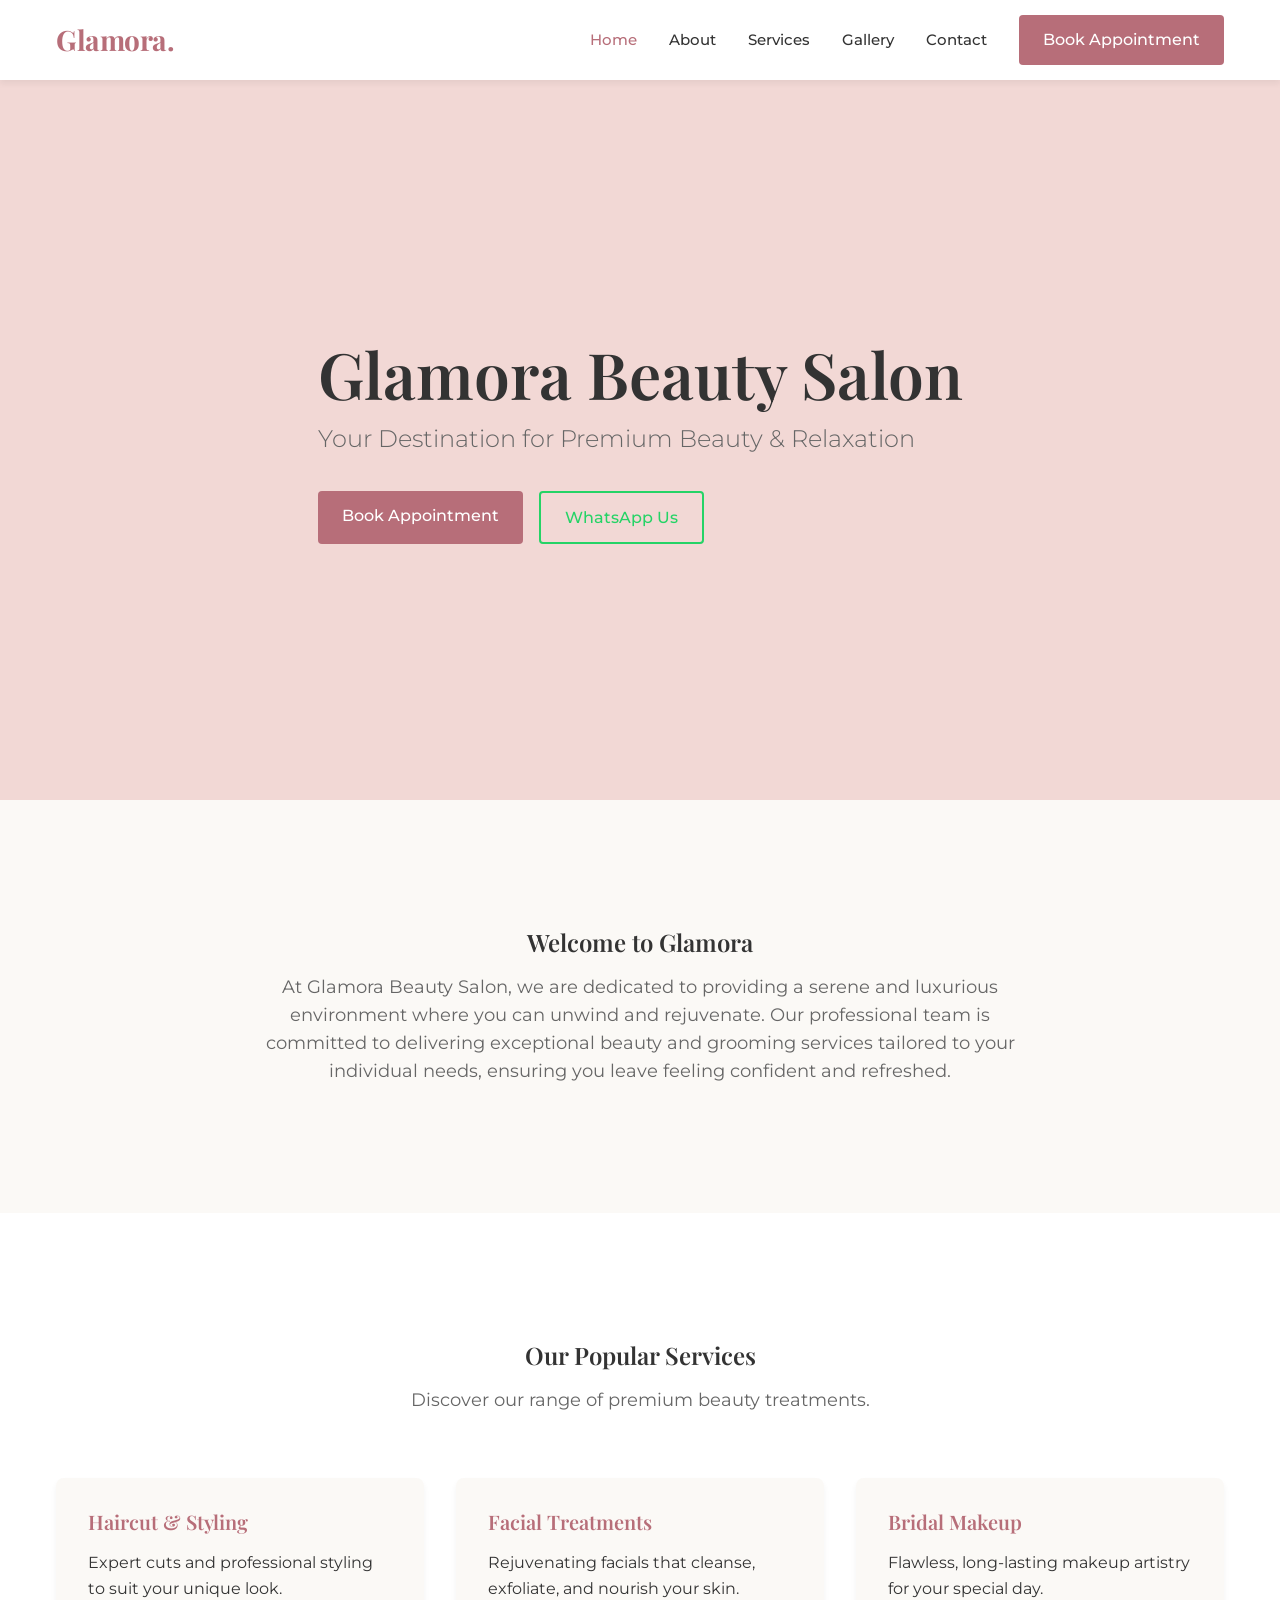
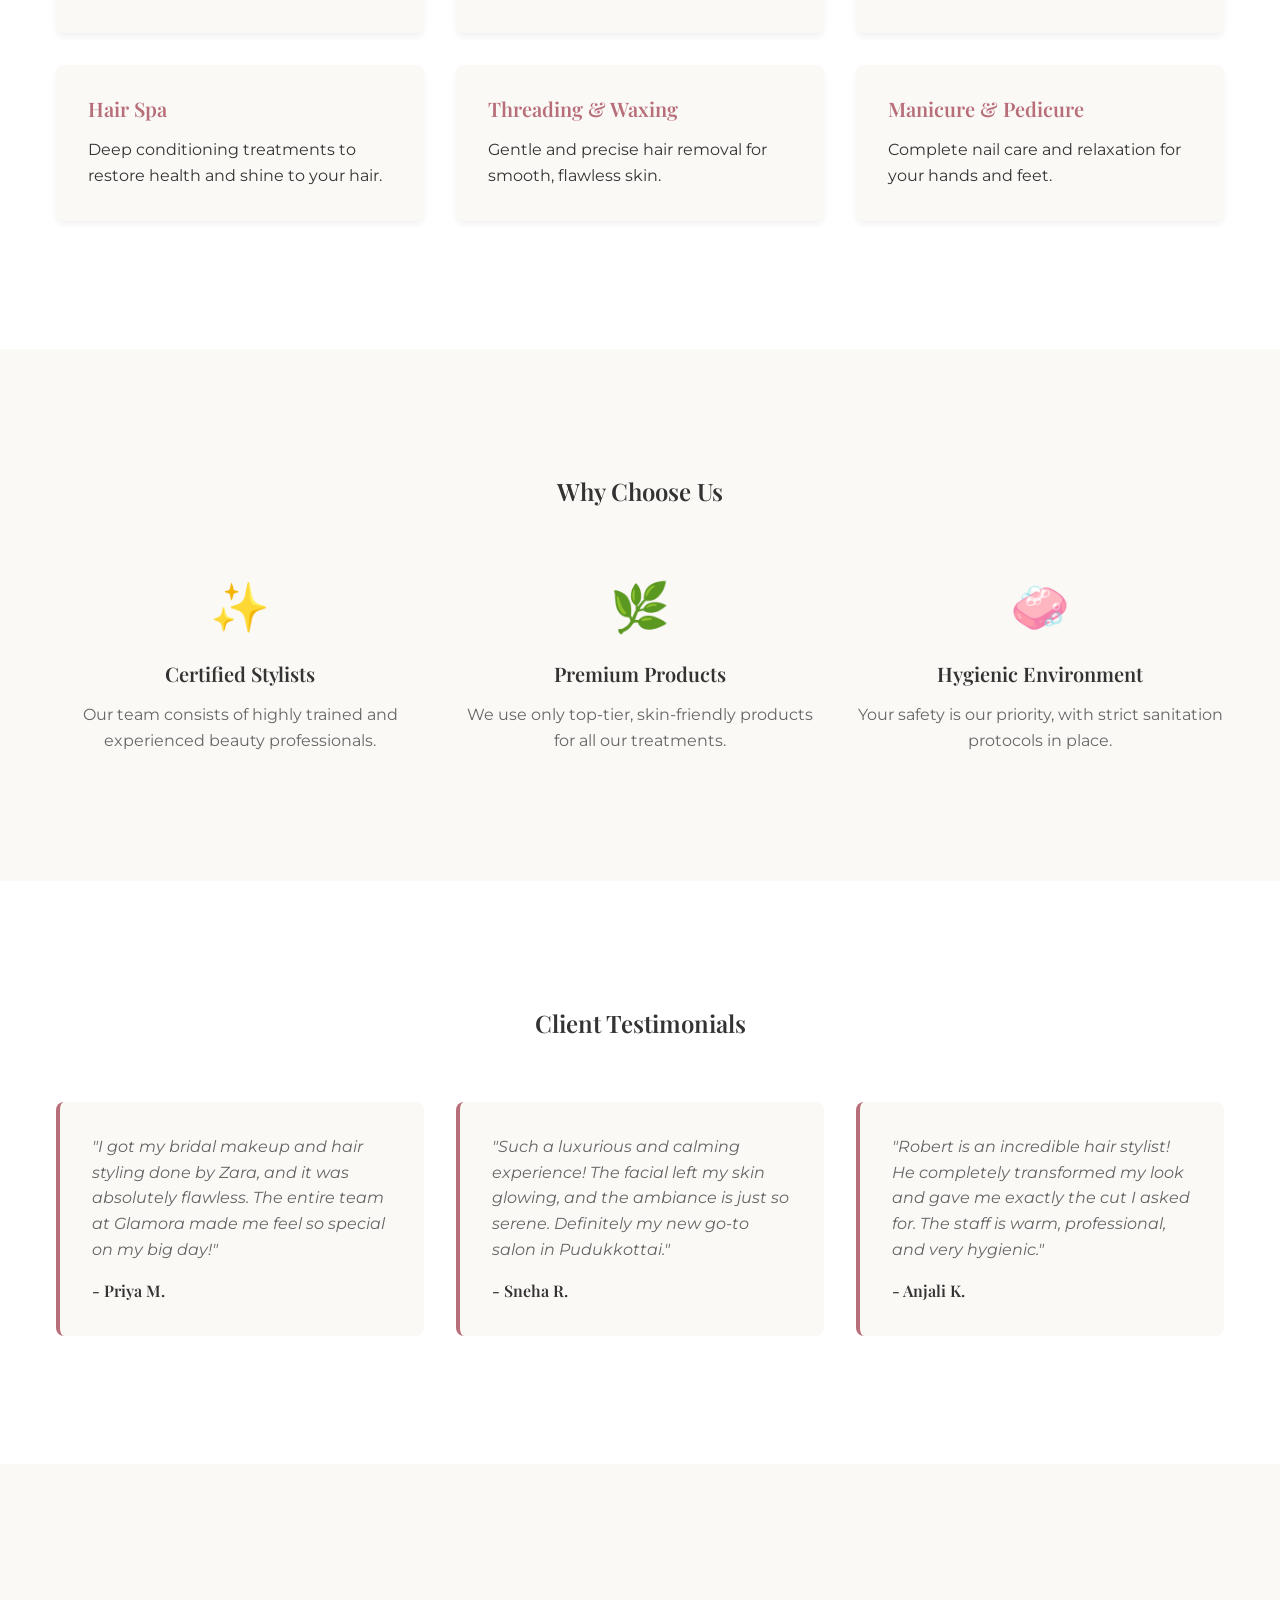
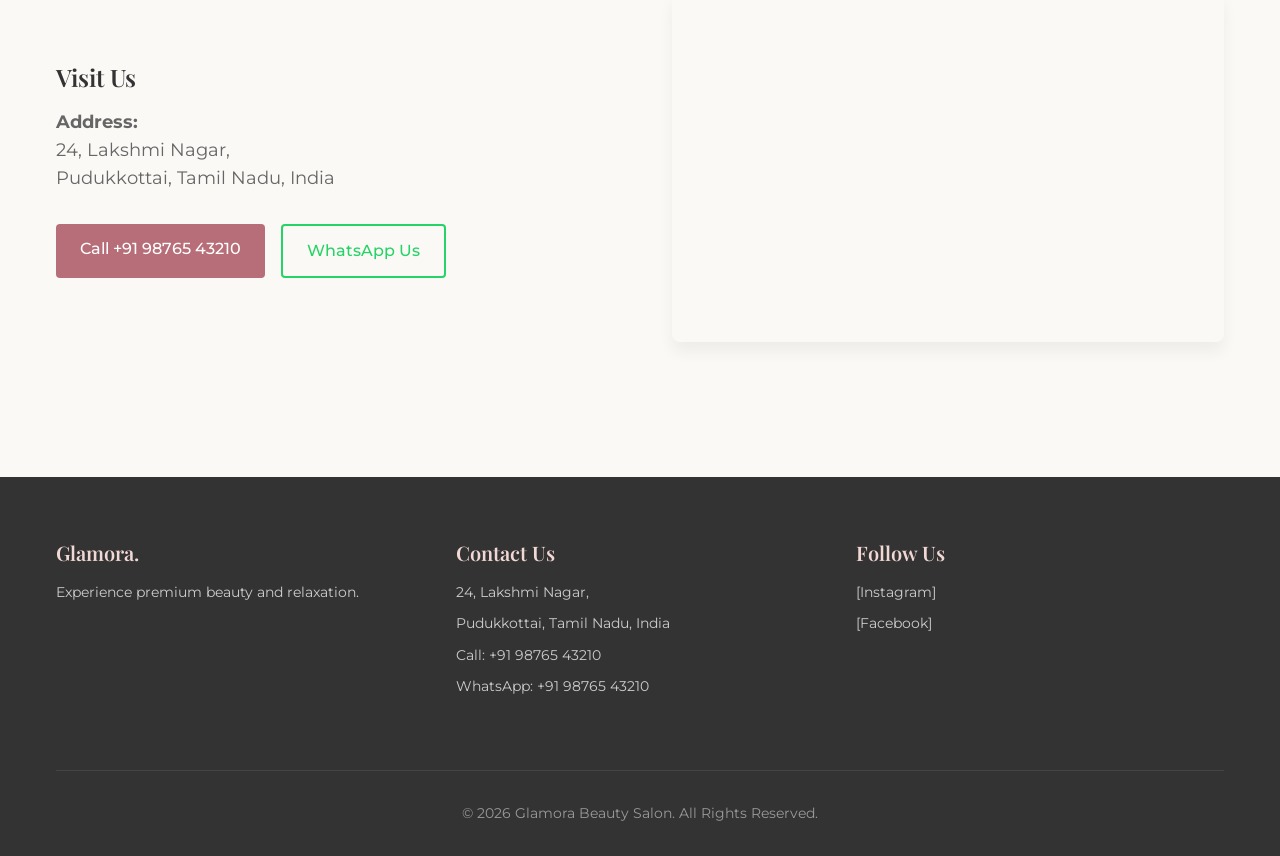
==== index.html @ 6dab3391 "Initial Commit" ====
<!DOCTYPE html>
<html lang="en">

<head>
    <meta charset="UTF-8">
    <meta name="viewport" content="width=device-width, initial-scale=1.0">
    <meta name="description"
        content="Glamora Beauty Salon in Pudukkottai offers premium hair, beauty, and bridal services in a luxurious, relaxing environment. Book your appointment today.">
    <title>Glamora Beauty Salon - Home</title>
    <link rel="stylesheet" href="css/style.css">
</head>

<body>
    <!-- SHARED HEADER START -->
    <header class="site-header">
        <div class="container">
            <a href="index.html" class="logo">Glamora.</a>

            <button class="mobile-menu-toggle" aria-label="Toggle navigation">
                ☰
            </button>

            <nav class="nav-menu">
                <a href="index.html" class="nav-link active">Home</a>
                <a href="about.html" class="nav-link">About</a>
                <a href="services.html" class="nav-link">Services</a>
                <a href="gallery.html" class="nav-link">Gallery</a>
                <a href="contact.html" class="nav-link">Contact</a>
                <a href="https://wa.me/919876543210?text=I%20would%20like%20to%20book%20an%20appointment"
                    target="_blank" rel="noopener noreferrer" class="btn btn-primary">Book Appointment</a>
            </nav>
        </div>
    </header>
    <!-- SHARED HEADER END -->

    <main>
        <!-- HERO SECTION -->
        <section class="hero-section">
            <div class="container hero-content">
                <h1>Glamora Beauty Salon</h1>
                <p class="tagline">Your Destination for Premium Beauty & Relaxation</p>
                <div class="hero-actions">
                    <a href="contact.html#appointment-form" class="btn btn-primary">Book Appointment</a>
                    <a href="https://wa.me/919876543210?text=Hello%20Glamora%2C%20I%20would%20like%20to%20book%20an%20appointment"
                        target="_blank" rel="noopener noreferrer" class="btn btn-outline-whatsapp">WhatsApp Us</a>
                </div>
            </div>
        </section>

        <!-- INTRO SECTION -->
        <section class="intro-section section-padding">
            <div class="container text-center">
                <h2>Welcome to Glamora</h2>
                <p class="intro-text">At Glamora Beauty Salon, we are dedicated to providing a serene and luxurious
                    environment where you can unwind and rejuvenate. Our professional team is committed to delivering
                    exceptional beauty and grooming services tailored to your individual needs, ensuring you leave
                    feeling confident and refreshed.</p>
            </div>
        </section>

        <!-- SERVICES PREVIEW -->
        <section class="services-preview section-padding bg-light">
            <div class="container">
                <div class="section-header text-center">
                    <h2>Our Popular Services</h2>
                    <p>Discover our range of premium beauty treatments.</p>
                </div>
                <div class="services-grid">
                    <div class="service-card">
                        <h3>Haircut & Styling</h3>
                        <p>Expert cuts and professional styling to suit your unique look.</p>
                    </div>
                    <div class="service-card">
                        <h3>Facial Treatments</h3>
                        <p>Rejuvenating facials that cleanse, exfoliate, and nourish your skin.</p>
                    </div>
                    <div class="service-card">
                        <h3>Bridal Makeup</h3>
                        <p>Flawless, long-lasting makeup artistry for your special day.</p>
                    </div>
                    <div class="service-card">
                        <h3>Hair Spa</h3>
                        <p>Deep conditioning treatments to restore health and shine to your hair.</p>
                    </div>
                    <div class="service-card">
                        <h3>Threading & Waxing</h3>
                        <p>Gentle and precise hair removal for smooth, flawless skin.</p>
                    </div>
                    <div class="service-card">
                        <h3>Manicure & Pedicure</h3>
                        <p>Complete nail care and relaxation for your hands and feet.</p>
                    </div>
                </div>
            </div>
        </section>

        <!-- WHY CHOOSE US -->
        <section class="why-us-section section-padding">
            <div class="container">
                <div class="section-header text-center">
                    <h2>Why Choose Us</h2>
                </div>
                <div class="features-grid">
                    <!-- EDITABLE SAMPLE COPY -->
                    <div class="feature-item">
                        <div class="feature-icon">✨</div>
                        <h3>Certified Stylists</h3>
                        <p>Our team consists of highly trained and experienced beauty professionals.</p>
                    </div>
                    <!-- EDITABLE SAMPLE COPY -->
                    <div class="feature-item">
                        <div class="feature-icon">🌿</div>
                        <h3>Premium Products</h3>
                        <p>We use only top-tier, skin-friendly products for all our treatments.</p>
                    </div>
                    <!-- EDITABLE SAMPLE COPY -->
                    <div class="feature-item">
                        <div class="feature-icon">🧼</div>
                        <h3>Hygienic Environment</h3>
                        <p>Your safety is our priority, with strict sanitation protocols in place.</p>
                    </div>
                </div>
            </div>
        </section>

        <!-- TESTIMONIALS -->
        <section class="testimonials-section section-padding bg-light">
            <div class="container">
                <div class="section-header text-center">
                    <h2>Client Testimonials</h2>
                </div>
                <div class="testimonials-grid">
                    <div class="testimonial-card">
                        <p class="quote">"I got my bridal makeup and hair styling done by Zara, and it was absolutely flawless. The entire team at Glamora made me feel so special on my big day!"</p>
                        <p class="client-name">- Priya M.</p>
                    </div>
                    <div class="testimonial-card">
                        <p class="quote">"Such a luxurious and calming experience! The facial left my skin glowing, and the ambiance is just so serene. Definitely my new go-to salon in Pudukkottai."</p>
                        <p class="client-name">- Sneha R.</p>
                    </div>
                    <div class="testimonial-card">
                        <p class="quote">"Robert is an incredible hair stylist! He completely transformed my look and gave me exactly the cut I asked for. The staff is warm, professional, and very hygienic."</p>
                        <p class="client-name">- Anjali K.</p>
                    </div>
                </div>
            </div>
        </section>

        <!-- LOCATION & CONTACT -->
        <section class="location-section section-padding">
            <div class="container">
                <div class="contact-grid">
                    <div class="contact-info">
                        <h2>Visit Us</h2>
                        <p><strong>Address:</strong><br>24, Lakshmi Nagar,<br>Pudukkottai, Tamil Nadu,
                            India</p>
                        <div class="contact-actions">
                            <a href="tel:+919876543210" class="btn btn-primary">Call +91 98765 43210</a>
                            <a href="https://wa.me/919876543210?text=Hello%20Glamora" target="_blank"
                                rel="noopener noreferrer" class="btn btn-outline-whatsapp">WhatsApp Us</a>
                        </div>
                    </div>
                    <div class="map-container">
                        <!-- Google Maps Embed using search query placeholder -->
                        <iframe width="100%" height="350" style="border:0;" loading="lazy" allowfullscreen
                            src="https://maps.google.com/maps?q=Glamora%20Beauty%20Salon,%20Pudukkottai,%20Tamil%20Nadu&t=&z=15&ie=UTF8&iwloc=&output=embed"></iframe>
                    </div>
                </div>
            </div>
        </section>
    </main>

    <!-- SHARED FOOTER START -->
    <footer class="site-footer">
        <div class="container">
            <div class="footer-content">
                <div class="footer-column">
                    <h3>Glamora.</h3>
                    <p>Experience premium beauty and relaxation.</p>
                </div>
                <div class="footer-column">
                    <h3>Contact Us</h3>
                    <p>24, Lakshmi Nagar,</p>
                    <p>Pudukkottai, Tamil Nadu, India</p>
                    <p><a href="tel:+919876543210">Call: +91 98765 43210</a></p>
                    <p><a href="https://wa.me/919876543210" target="_blank" rel="noopener noreferrer">WhatsApp: +91
                            98765 43210</a></p>
                </div>
                <div class="footer-column">
                    <h3>Follow Us</h3>
                    <!-- PLACEHOLDER: Social Media Links -->
                    <p><a href="#instagram-placeholder">[Instagram]</a></p>
                    <p><a href="#facebook-placeholder">[Facebook]</a></p>
                </div>
            </div>
            <div class="footer-bottom">
                <p>&copy; <span id="current-year"></span> Glamora Beauty Salon. All Rights Reserved.</p>
            </div>
        </div>
    </footer>
    <!-- SHARED FOOTER END -->

    <script src="js/main.js"></script>
</body>

</html>
---- css/style.css ----
/* css/style.css */
@import url('https://fonts.googleapis.com/css2?family=Montserrat:wght@300;400;500;600&family=Playfair+Display:ital,wght@0,400;0,600;0,700;1,400&display=swap');

:root {
  /* Color Palette */
  --color-primary: #B76E79; /* Rose Gold - Buttons, Highlights */
  --color-primary-light: #F2D8D5; /* Soft Blush - Subtle backgrounds */
  --color-text-main: #333333; /* Charcoal - Main Body Text */
  --color-text-muted: #666666; /* Lighter text for secondary info */
  --color-bg-base: #FBF9F6; /* Cream - Base background */
  --color-bg-white: #FFFFFF; /* Pure White - Cards, sections */
  
  /* Typography */
  --font-heading: 'Playfair Display', serif;
  --font-body: 'Montserrat', sans-serif;
  
  /* Spacing Scale */
  --space-xs: 0.5rem;   /* 8px */
  --space-sm: 1rem;     /* 16px */
  --space-md: 2rem;     /* 32px */
  --space-lg: 4rem;     /* 64px */
  --space-xl: 8rem;     /* 128px */
  
  /* Borders & Shadows */
  --radius-sm: 4px;
  --radius-md: 8px;
  --shadow-sm: 0 4px 6px rgba(0, 0, 0, 0.05);
  --shadow-md: 0 10px 15px rgba(0, 0, 0, 0.05);
}

/* Base Styles */
* {
  margin: 0;
  padding: 0;
  box-sizing: border-box;
}

body {
  font-family: var(--font-body);
  color: var(--color-text-main);
  background-color: var(--color-bg-base);
  line-height: 1.6;
  -webkit-font-smoothing: antialiased;
}

h1, h2, h3, h4, h5, h6 {
  font-family: var(--font-heading);
  font-weight: 600;
  line-height: 1.2;
  margin-bottom: var(--space-sm);
  color: var(--color-text-main);
}

a {
  text-decoration: none;
  color: inherit;
  transition: color 0.3s ease;
}

ul {
  list-style: none;
}

/* Buttons */
.btn {
  display: inline-block;
  font-family: var(--font-body);
  font-weight: 500;
  text-align: center;
  padding: 0.75rem 1.5rem;
  border-radius: var(--radius-sm);
  cursor: pointer;
  transition: all 0.3s ease;
  border: none;
}

.btn-primary {
  background-color: var(--color-primary);
  color: var(--color-bg-white);
}

.btn-primary:hover {
  background-color: #9C5A64; /* Slightly darker rose gold */
}

/* Layout Utilities */
.container {
  max-width: 1200px;
  margin: 0 auto;
  padding: 0 var(--space-sm);
}

/* Header Styles */
.site-header {
  background-color: var(--color-bg-white);
  box-shadow: var(--shadow-sm);
  position: sticky;
  top: 0;
  z-index: 100;
}

.site-header .container {
  display: flex;
  justify-content: space-between;
  align-items: center;
  height: 80px;
}

.logo {
  font-family: var(--font-heading);
  font-size: 1.75rem;
  font-weight: 700;
  color: var(--color-primary);
  letter-spacing: -0.5px;
}

.nav-menu {
  display: flex;
  gap: var(--space-md);
  align-items: center;
}

.nav-link {
  font-size: 0.95rem;
  font-weight: 500;
}

.nav-link:hover, .nav-link.active {
  color: var(--color-primary);
}

.mobile-menu-toggle {
  display: none;
  background: none;
  border: none;
  font-size: 1.5rem;
  cursor: pointer;
  color: var(--color-text-main);
}

/* Footer Styles */
.site-footer {
  background-color: var(--color-text-main);
  color: var(--color-bg-white);
  padding: var(--space-lg) 0 var(--space-md);
}

.footer-content {
  display: grid;
  grid-template-columns: repeat(auto-fit, minmax(250px, 1fr));
  gap: var(--space-md);
  margin-bottom: var(--space-lg);
}

.footer-column h3 {
  color: var(--color-primary-light);
  font-size: 1.25rem;
  margin-bottom: var(--space-sm);
  font-family: var(--font-heading);
}

.footer-column p, .footer-column a {
  color: #CCCCCC;
  font-size: 0.9rem;
  margin-bottom: 0.5rem;
  display: block;
}

.footer-column a:hover {
  color: var(--color-primary-light);
}

.footer-bottom {
  text-align: center;
  border-top: 1px solid #444;
  padding-top: var(--space-md);
  font-size: 0.85rem;
  color: #999;
}

/* Responsive */
@media (max-width: 768px) {
  .nav-menu {
    display: none;
    position: absolute;
    top: 80px;
    left: 0;
    width: 100%;
    background-color: var(--color-bg-white);
    flex-direction: column;
    padding: var(--space-md) 0;
    box-shadow: var(--shadow-sm);
    gap: var(--space-sm);
  }
  
  .nav-menu.is-open {
    display: flex;
  }
  
  .mobile-menu-toggle {
    display: block;
  }
}

/* --- Page Sections Common --- */
.section-padding {
  padding: var(--space-xl) 0;
}

.bg-light {
  background-color: var(--color-bg-white);
}

.text-center {
  text-align: center;
}

.mt-md {
  margin-top: var(--space-md);
}

.section-header {
  margin-bottom: var(--space-lg);
}

.section-header p {
  color: var(--color-text-muted);
  font-size: 1.1rem;
}

/* --- Hero Section --- */
.hero-section {
  background-color: var(--color-primary-light);
  min-height: 80vh;
  display: flex;
  align-items: center;
  position: relative;
  overflow: hidden;
}

.hero-content {
  position: relative;
  z-index: 2;
  max-width: 800px;
}

.hero-content h1 {
  font-size: clamp(3rem, 5vw, 4.5rem);
  color: var(--color-text-main);
  margin-bottom: var(--space-xs);
}

.tagline {
  font-size: clamp(1.2rem, 2vw, 1.5rem);
  color: var(--color-text-muted);
  margin-bottom: var(--space-md);
  font-weight: 300;
}

.hero-actions {
  display: flex;
  gap: var(--space-sm);
  flex-wrap: wrap;
}

.btn-outline-whatsapp {
  background-color: transparent;
  color: #25D366;
  border: 2px solid #25D366;
  padding: 0.75rem 1.5rem;
  border-radius: var(--radius-sm);
  font-weight: 500;
  display: inline-block;
  cursor: pointer;
  transition: all 0.3s ease;
}

.btn-outline-whatsapp:hover {
  background-color: #25D366;
  color: var(--color-bg-white);
}

/* --- Intro Section --- */
.intro-text {
  max-width: 800px;
  margin: 0 auto;
  font-size: 1.1rem;
  color: var(--color-text-muted);
}

/* --- Services Preview Grid --- */
.services-grid {
  display: grid;
  grid-template-columns: repeat(auto-fit, minmax(300px, 1fr));
  gap: var(--space-md);
}

.service-card {
  background-color: var(--color-bg-base);
  padding: var(--space-md);
  border-radius: var(--radius-md);
  box-shadow: var(--shadow-sm);
  transition: transform 0.3s ease;
}

.service-card:hover {
  transform: translateY(-5px);
}

.service-card h3 {
  color: var(--color-primary);
  font-size: 1.25rem;
}

/* --- Why Choose Us --- */
.features-grid {
  display: grid;
  grid-template-columns: repeat(auto-fit, minmax(250px, 1fr));
  gap: var(--space-md);
  text-align: center;
}

.feature-icon {
  font-size: 3rem;
  margin-bottom: var(--space-sm);
}

.feature-item h3 {
  font-size: 1.25rem;
}

.feature-item p {
  color: var(--color-text-muted);
}

/* --- Testimonials --- */
.testimonials-grid {
  display: grid;
  grid-template-columns: repeat(auto-fit, minmax(300px, 1fr));
  gap: var(--space-md);
}

.testimonial-card {
  background-color: var(--color-bg-base);
  padding: var(--space-md);
  border-radius: var(--radius-md);
  border-left: 4px solid var(--color-primary);
}

.quote {
  font-style: italic;
  margin-bottom: var(--space-sm);
  color: var(--color-text-muted);
}

.client-name {
  font-weight: 600;
  font-family: var(--font-heading);
  color: var(--color-text-main);
}

/* --- Location & Contact --- */
.contact-grid {
  display: grid;
  grid-template-columns: 1fr 1fr;
  gap: var(--space-lg);
  align-items: center;
}

.contact-info p {
  margin-bottom: var(--space-sm);
  font-size: 1.1rem;
  color: var(--color-text-muted);
}

.contact-actions {
  display: flex;
  gap: var(--space-sm);
  margin-top: var(--space-md);
  flex-wrap: wrap;
}

.map-container iframe {
  border-radius: var(--radius-md);
  box-shadow: var(--shadow-md);
}

/* --- Responsive Adjustments --- */
@media (max-width: 768px) {
  .contact-grid {
    grid-template-columns: 1fr;
  }
}

/* --- Services Page --- */
.page-header {
  border-bottom: 1px solid #EAEAEA;
}

.service-category {
  margin-bottom: var(--space-lg);
}

.category-title {
  color: var(--color-primary);
  border-bottom: 2px solid var(--color-primary-light);
  padding-bottom: var(--space-xs);
  margin-bottom: var(--space-md);
  font-size: 2rem;
}

.services-list {
  display: grid;
  grid-template-columns: repeat(auto-fit, minmax(300px, 1fr));
  gap: var(--space-sm) var(--space-md);
}

.service-item {
  display: flex;
  justify-content: space-between;
  align-items: center;
  padding: var(--space-sm);
  background-color: var(--color-bg-white);
  border-radius: var(--radius-sm);
  border: 1px solid #EAEAEA;
  transition: box-shadow 0.3s ease;
}

.service-item:hover {
  box-shadow: var(--shadow-sm);
}

.service-details h3 {
  margin-bottom: 0;
  font-size: 1.1rem;
  color: var(--color-text-main);
}

.service-price {
  font-weight: 600;
  color: var(--color-primary);
  white-space: nowrap;
}

.price-footnote p {
  font-size: 0.9rem;
  font-style: italic;
  color: var(--color-text-muted);
}

/* --- Gallery Page --- */
.gallery-grid {
  display: grid;
  grid-template-columns: repeat(auto-fit, minmax(280px, 1fr));
  grid-auto-rows: 250px;
  gap: var(--space-md);
}

.gallery-placeholder {
  background-color: var(--color-primary-light);
  border-radius: var(--radius-md);
  display: flex;
  align-items: center;
  justify-content: center;
  font-family: var(--font-heading);
  font-size: 1.25rem;
  color: var(--color-primary);
  text-align: center;
  padding: 0;
  overflow: hidden;
  transition: transform 0.3s ease, box-shadow 0.3s ease;
  box-shadow: var(--shadow-sm);
}

.gallery-placeholder img {
  width: 100%;
  height: 100%;
  object-fit: cover;
  display: block;
}

.gallery-placeholder:hover {
  transform: scale(1.02);
  box-shadow: var(--shadow-md);
}

/* Simulate masonry/featured blocks for premium look */
@media (min-width: 768px) {
  .gallery-placeholder.wide {
    grid-column: span 2;
  }
  .gallery-placeholder.tall {
    grid-row: span 2;
  }
}

/* --- Contact Page --- */
.contact-grid-layout {
  display: grid;
  grid-template-columns: 1fr 1fr;
  gap: var(--space-xl);
}

.info-block {
  margin-bottom: var(--space-lg);
}

.info-block h2 {
  font-size: 1.5rem;
  color: var(--color-primary);
  margin-bottom: var(--space-sm);
}

.hours-table {
  width: 100%;
  border-collapse: collapse;
  margin-bottom: var(--space-xs);
}

.hours-table td {
  padding: 0.5rem 0;
  border-bottom: 1px solid #EAEAEA;
  color: var(--color-text-main);
}

.hours-table td:last-child {
  text-align: right;
  font-weight: 500;
}

.footnote {
  font-size: 0.85rem;
  color: var(--color-text-muted);
  font-style: italic;
}

.form-card {
  background-color: var(--color-bg-white);
  padding: var(--space-lg);
  border-radius: var(--radius-md);
  box-shadow: var(--shadow-md);
  border-top: 4px solid var(--color-primary);
}

.form-desc {
  color: var(--color-text-muted);
  margin-bottom: var(--space-md);
}

.form-group {
  margin-bottom: var(--space-sm);
}

.form-row {
  display: flex;
  gap: var(--space-sm);
}

.form-row .form-group {
  flex: 1;
}

label {
  display: block;
  font-weight: 500;
  margin-bottom: 0.25rem;
  font-size: 0.95rem;
}

input[type="text"],
input[type="tel"],
input[type="date"],
select,
textarea {
  width: 100%;
  padding: 0.75rem;
  border: 1px solid #CCCCCC;
  border-radius: var(--radius-sm);
  font-family: var(--font-body);
  font-size: 1rem;
  transition: border-color 0.3s ease;
}

input:focus,
select:focus,
textarea:focus {
  outline: none;
  border-color: var(--color-primary);
}

.w-100 {
  width: 100%;
}

@media (max-width: 992px) {
  .contact-grid-layout {
    grid-template-columns: 1fr;
  }
}

/* --- About Page --- */
.story-grid {
  display: grid;
  grid-template-columns: 1fr;
  gap: var(--space-lg);
  align-items: center;
}

@media (min-width: 768px) {
  .story-grid {
    grid-template-columns: 1fr 1fr;
  }
}

.story-content h2 {
  font-size: 2.5rem;
  color: var(--color-primary);
  margin-bottom: var(--space-sm);
}

.story-content p {
  color: var(--color-text-muted);
  font-size: 1.1rem;
  margin-bottom: var(--space-sm);
}

.team-grid {
  display: grid;
  grid-template-columns: repeat(auto-fit, minmax(250px, 1fr));
  gap: var(--space-lg);
}

.team-card {
  background-color: var(--color-bg-white);
  padding: var(--space-md);
  border-radius: var(--radius-md);
  box-shadow: var(--shadow-sm);
  transition: transform 0.3s ease;
  border-top: 3px solid var(--color-primary);
}

.team-card:hover {
  transform: translateY(-5px);
  box-shadow: var(--shadow-md);
}

.team-photo-placeholder {
  height: 250px;
  width: 100%;
  margin-bottom: var(--space-md);
  box-shadow: none;
}

.team-role {
  color: var(--color-primary);
  font-weight: 500;
  font-size: 0.95rem;
  margin-top: 0.5rem;
}

.story-image-placeholder {
  padding: 0;
  overflow: hidden;
}

.story-image-placeholder img {
  width: 100%;
  height: 100%;
  object-fit: cover;
  display: block;
}
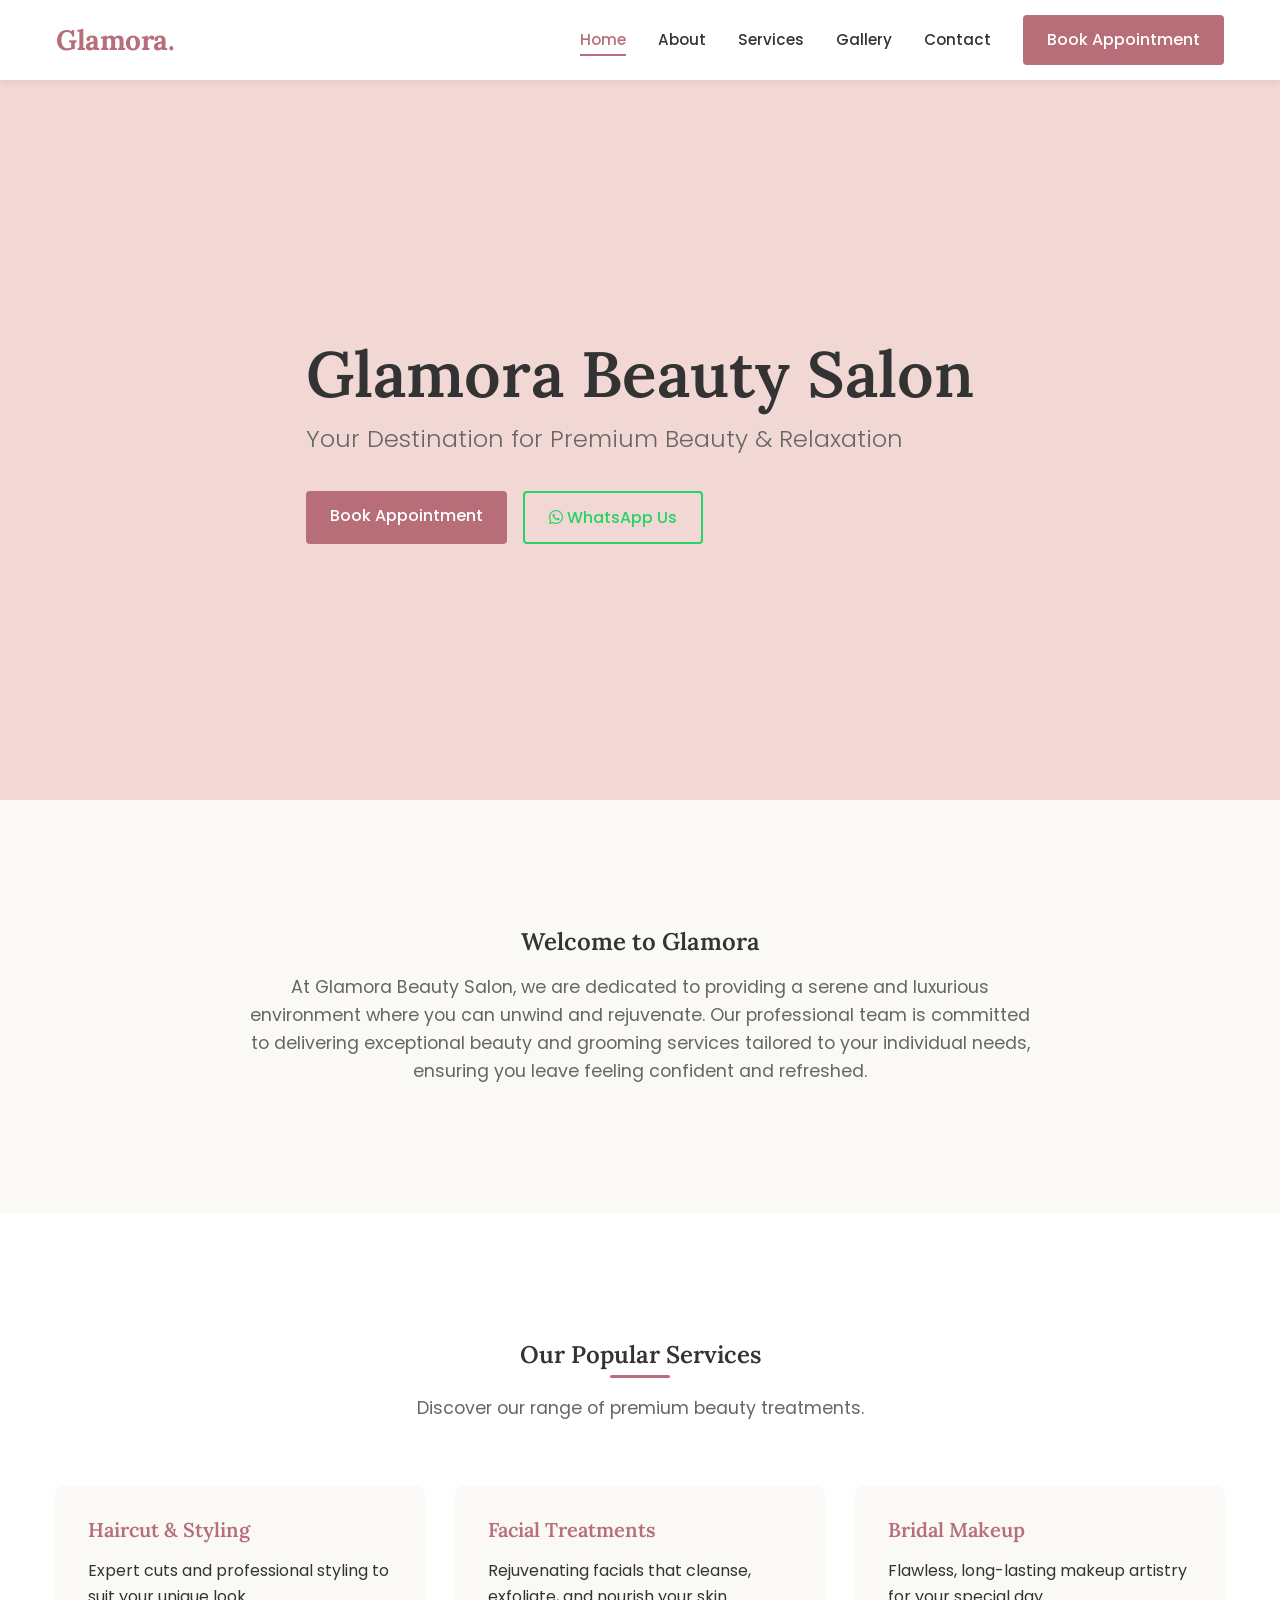
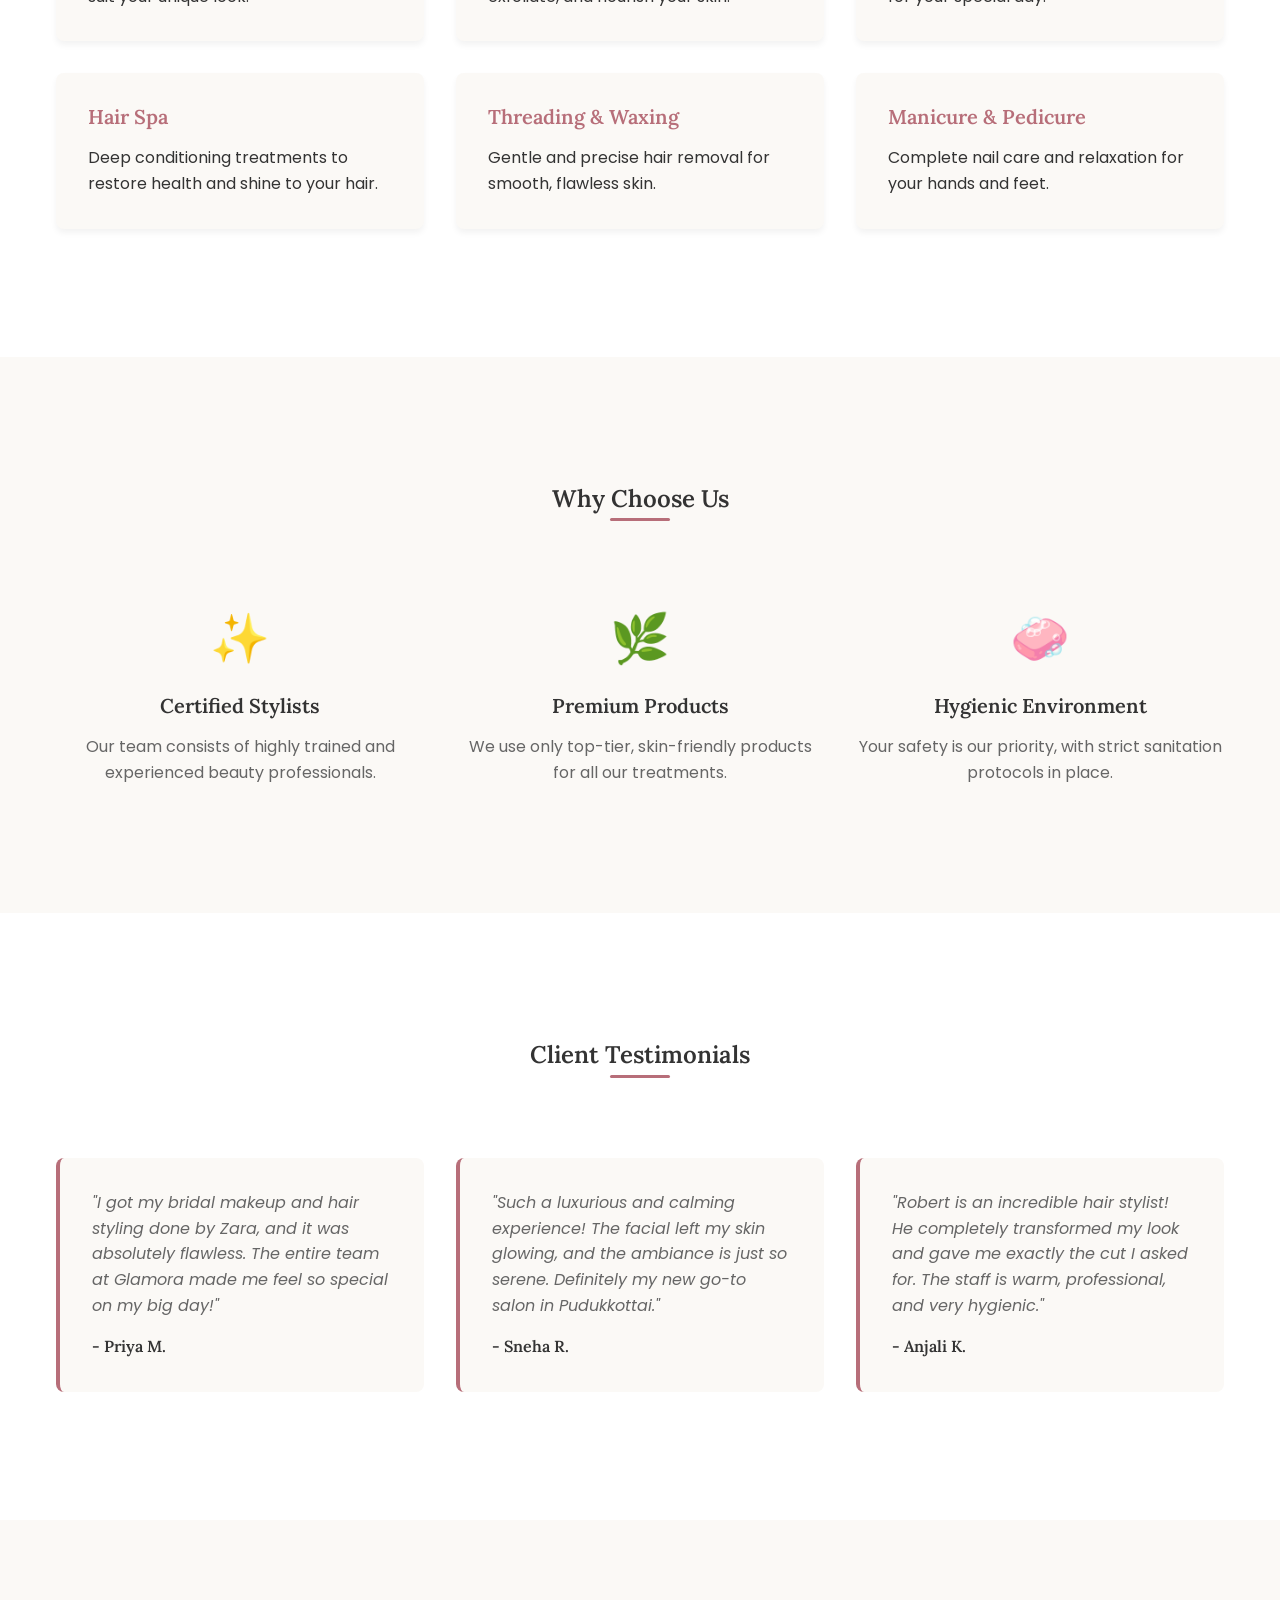
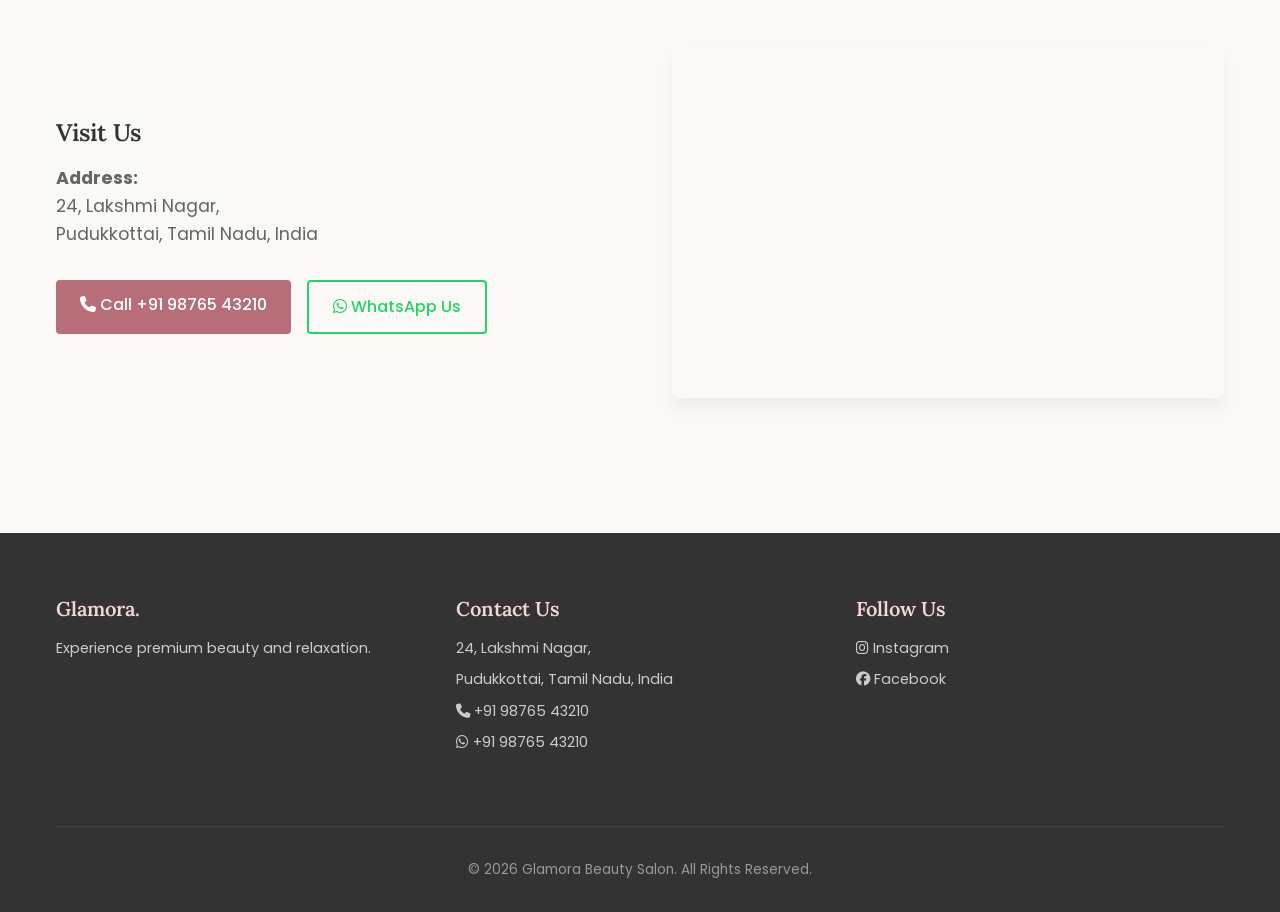
==== commit 8849e714: "Subtle UI Modifications" ====
--- a/index.html
+++ b/index.html
@@ -7,6 +7,7 @@
     <meta name="description"
         content="Glamora Beauty Salon in Pudukkottai offers premium hair, beauty, and bridal services in a luxurious, relaxing environment. Book your appointment today.">
     <title>Glamora Beauty Salon - Home</title>
+    <link rel="stylesheet" href="https://cdnjs.cloudflare.com/ajax/libs/font-awesome/6.4.0/css/all.min.css">
     <link rel="stylesheet" href="css/style.css">
 </head>
 
@@ -42,7 +43,7 @@
                 <div class="hero-actions">
                     <a href="contact.html#appointment-form" class="btn btn-primary">Book Appointment</a>
                     <a href="https://wa.me/919876543210?text=Hello%20Glamora%2C%20I%20would%20like%20to%20book%20an%20appointment"
-                        target="_blank" rel="noopener noreferrer" class="btn btn-outline-whatsapp">WhatsApp Us</a>
+                        target="_blank" rel="noopener noreferrer" class="btn btn-outline-whatsapp"><i class="fa-brands fa-whatsapp"></i> WhatsApp Us</a>
                 </div>
             </div>
         </section>
@@ -155,9 +156,9 @@
                         <p><strong>Address:</strong><br>24, Lakshmi Nagar,<br>Pudukkottai, Tamil Nadu,
                             India</p>
                         <div class="contact-actions">
-                            <a href="tel:+919876543210" class="btn btn-primary">Call +91 98765 43210</a>
+                            <a href="tel:+919876543210" class="btn btn-primary"><i class="fa-solid fa-phone"></i> Call +91 98765 43210</a>
                             <a href="https://wa.me/919876543210?text=Hello%20Glamora" target="_blank"
-                                rel="noopener noreferrer" class="btn btn-outline-whatsapp">WhatsApp Us</a>
+                                rel="noopener noreferrer" class="btn btn-outline-whatsapp"><i class="fa-brands fa-whatsapp"></i> WhatsApp Us</a>
                         </div>
                     </div>
                     <div class="map-container">
@@ -182,15 +183,15 @@
                     <h3>Contact Us</h3>
                     <p>24, Lakshmi Nagar,</p>
                     <p>Pudukkottai, Tamil Nadu, India</p>
-                    <p><a href="tel:+919876543210">Call: +91 98765 43210</a></p>
-                    <p><a href="https://wa.me/919876543210" target="_blank" rel="noopener noreferrer">WhatsApp: +91
+                    <p><a href="tel:+919876543210"><i class="fa-solid fa-phone"></i> +91 98765 43210</a></p>
+                    <p><a href="https://wa.me/919876543210" target="_blank" rel="noopener noreferrer"><i class="fa-brands fa-whatsapp"></i> +91
                             98765 43210</a></p>
                 </div>
                 <div class="footer-column">
                     <h3>Follow Us</h3>
                     <!-- PLACEHOLDER: Social Media Links -->
-                    <p><a href="#instagram-placeholder">[Instagram]</a></p>
-                    <p><a href="#facebook-placeholder">[Facebook]</a></p>
+                    <p><a href="#instagram-placeholder"><i class="fa-brands fa-instagram"></i> Instagram</a></p>
+                    <p><a href="#facebook-placeholder"><i class="fa-brands fa-facebook"></i> Facebook</a></p>
                 </div>
             </div>
             <div class="footer-bottom">
--- a/css/style.css
+++ b/css/style.css
@@ -1,5 +1,5 @@
 /* css/style.css */
-@import url('https://fonts.googleapis.com/css2?family=Montserrat:wght@300;400;500;600&family=Playfair+Display:ital,wght@0,400;0,600;0,700;1,400&display=swap');
+@import url('https://fonts.googleapis.com/css2?family=Lora:wght@500;600&family=Poppins:wght@300;400;500&display=swap');
 
 :root {
   /* Color Palette */
@@ -11,8 +11,8 @@
   --color-bg-white: #FFFFFF; /* Pure White - Cards, sections */
   
   /* Typography */
-  --font-heading: 'Playfair Display', serif;
-  --font-body: 'Montserrat', sans-serif;
+  --font-heading: 'Lora', serif;
+  --font-body: 'Poppins', sans-serif;
   
   /* Spacing Scale */
   --space-xs: 0.5rem;   /* 8px */
@@ -81,6 +81,8 @@
 
 .btn-primary:hover {
   background-color: #9C5A64; /* Slightly darker rose gold */
+  transform: translateY(-2px);
+  box-shadow: var(--shadow-md);
 }
 
 /* Layout Utilities */
@@ -123,6 +125,22 @@
 .nav-link {
   font-size: 0.95rem;
   font-weight: 500;
+  position: relative;
+}
+
+.nav-link::after {
+  content: '';
+  position: absolute;
+  width: 0;
+  height: 2px;
+  bottom: -4px;
+  left: 0;
+  background-color: var(--color-primary);
+  transition: width 0.3s ease;
+}
+
+.nav-link:hover::after, .nav-link.active::after {
+  width: 100%;
 }
 
 .nav-link:hover, .nav-link.active {
@@ -223,6 +241,24 @@
   margin-bottom: var(--space-lg);
 }
 
+.section-header h2 {
+  position: relative;
+  display: inline-block;
+  padding-bottom: 0.5rem;
+}
+
+.section-header h2::after {
+  content: '';
+  position: absolute;
+  width: 60px;
+  height: 3px;
+  bottom: 0;
+  left: 50%;
+  transform: translateX(-50%);
+  background-color: var(--color-primary);
+  border-radius: 2px;
+}
+
 .section-header p {
   color: var(--color-text-muted);
   font-size: 1.1rem;
@@ -278,6 +314,8 @@
 .btn-outline-whatsapp:hover {
   background-color: #25D366;
   color: var(--color-bg-white);
+  transform: translateY(-2px);
+  box-shadow: var(--shadow-md);
 }
 
 /* --- Intro Section --- */
@@ -345,6 +383,12 @@
   padding: var(--space-md);
   border-radius: var(--radius-md);
   border-left: 4px solid var(--color-primary);
+  transition: transform 0.3s ease, box-shadow 0.3s ease;
+}
+
+.testimonial-card:hover {
+  transform: translateY(-5px);
+  box-shadow: var(--shadow-md);
 }
 
 .quote {
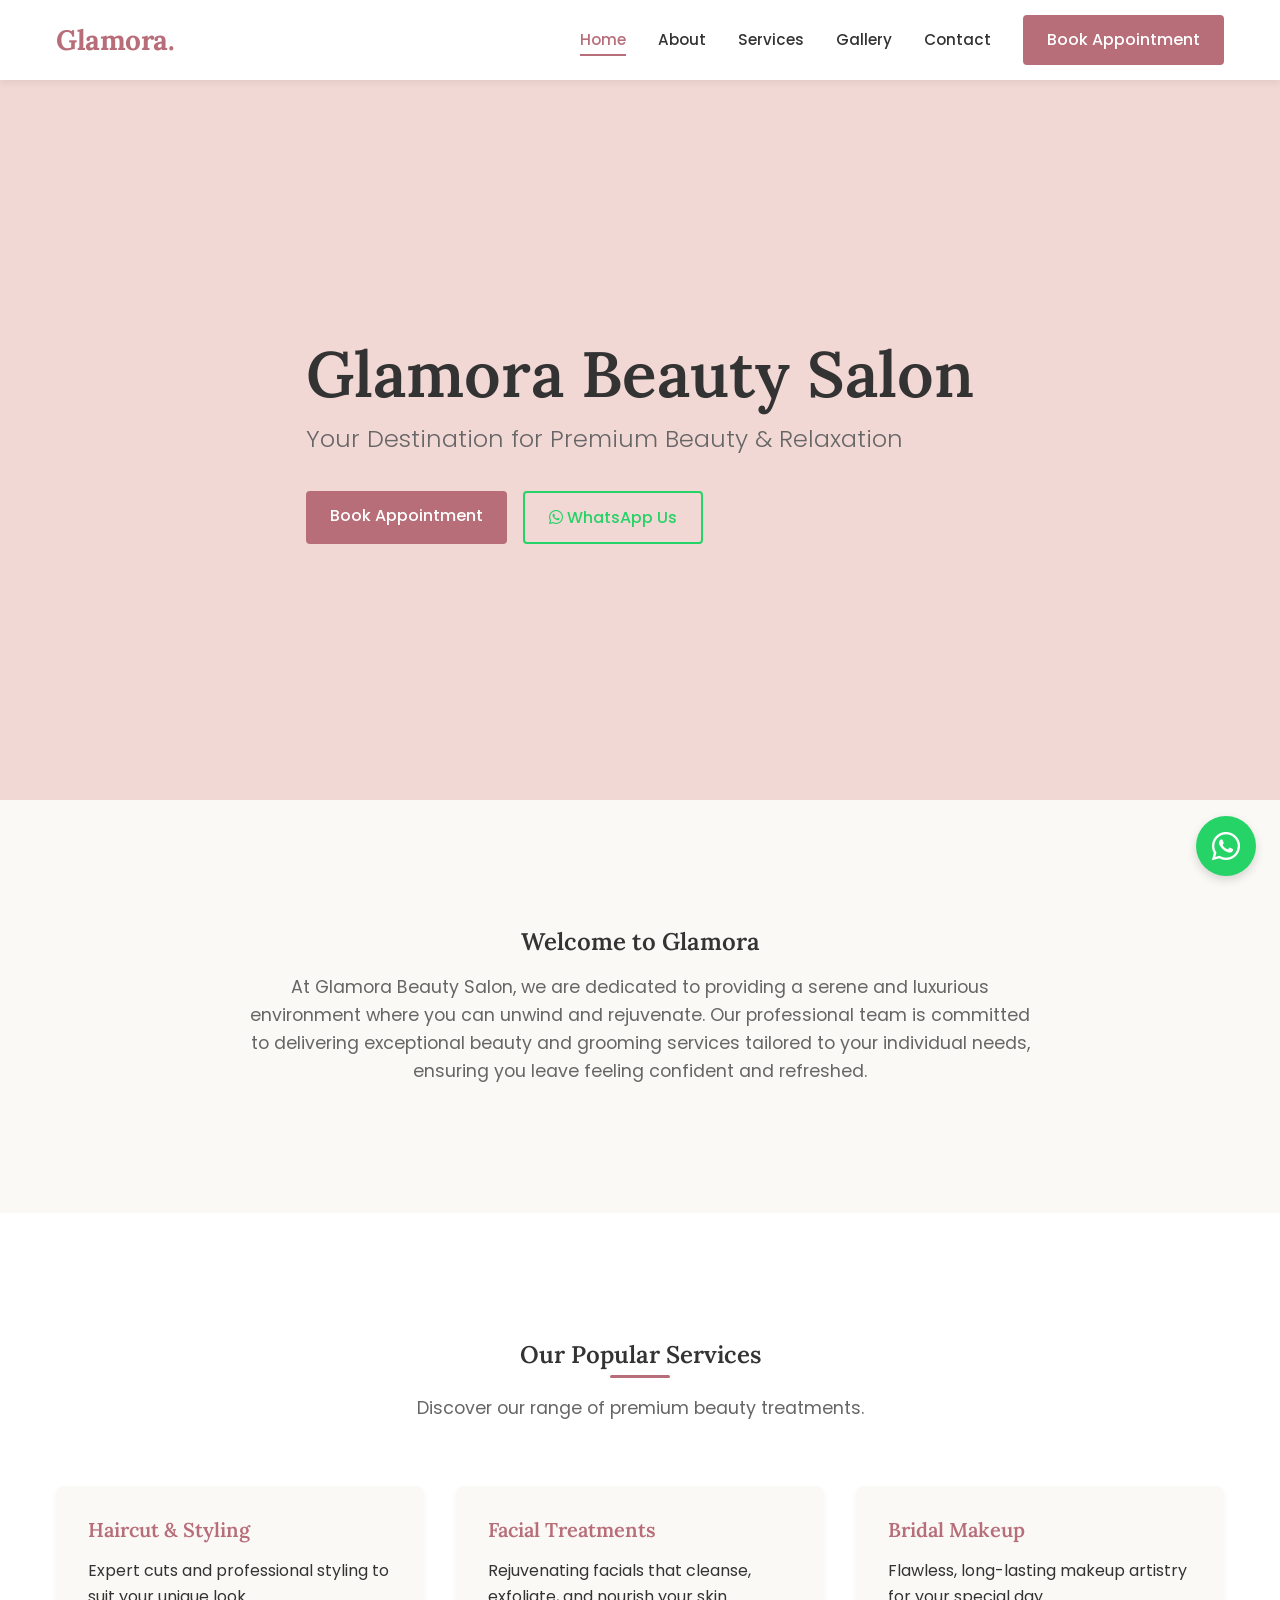
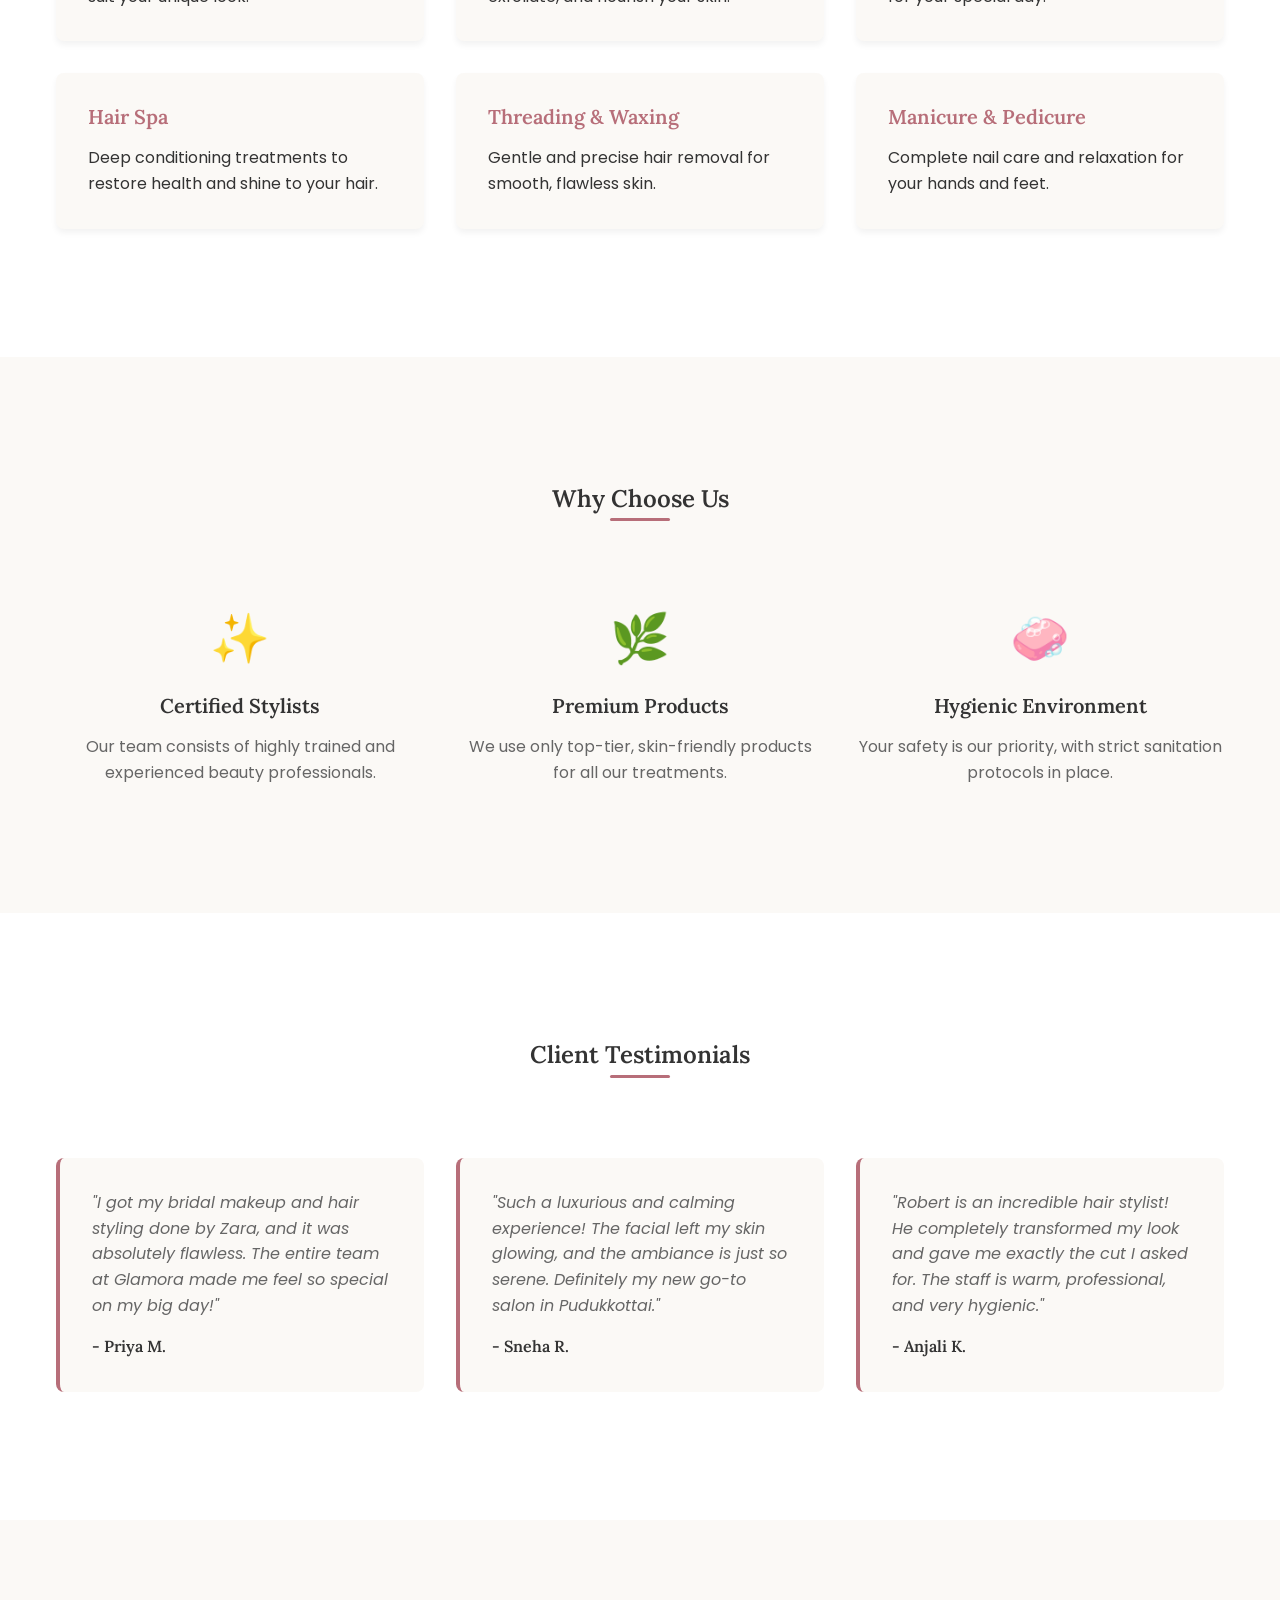
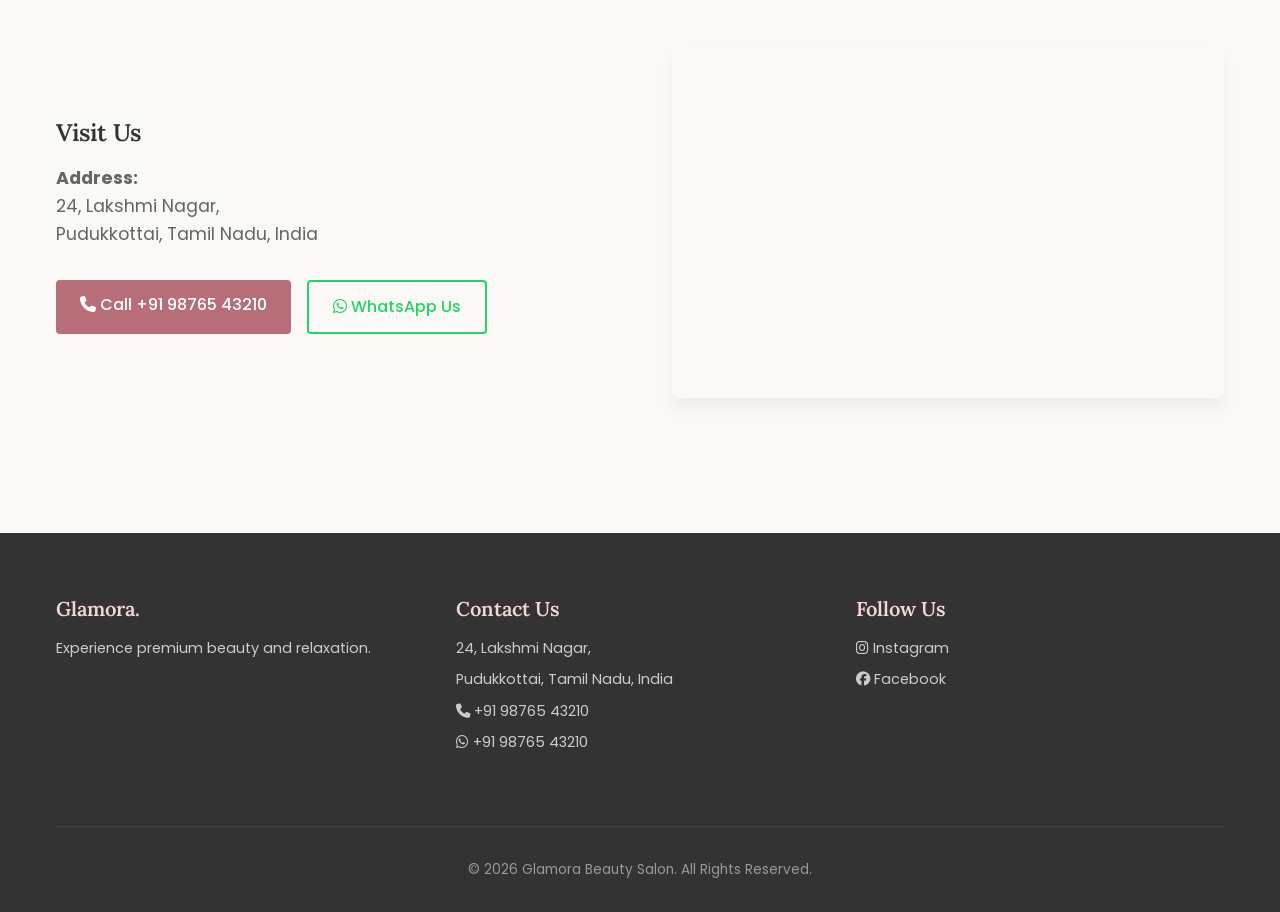
==== commit 78eceb42: "Final commit at 12th august 2026" ====
--- a/index.html
+++ b/index.html
@@ -12,6 +12,12 @@
 </head>
 
 <body>
+    <!-- PRELOADER (Home page only) -->
+    <div id="splash-preloader" class="splash-preloader">
+        <div class="splash-logo">Glamora.</div>
+    </div>
+
+
     <!-- SHARED HEADER START -->
     <header class="site-header">
         <div class="container">
@@ -202,6 +208,11 @@
     <!-- SHARED FOOTER END -->
 
     <script src="js/main.js"></script>
+
+    <!-- Floating WhatsApp Button -->
+    <a href="https://wa.me/919876543210?text=I%20would%20like%20to%20book%20an%20appointment" target="_blank" rel="noopener noreferrer" class="floating-whatsapp" aria-label="Chat with us on WhatsApp">
+        <i class="fa-brands fa-whatsapp"></i>
+    </a>
 </body>
 
 </html>
--- a/css/style.css
+++ b/css/style.css
@@ -713,3 +713,91 @@
   object-fit: cover;
   display: block;
 }
+
+/* --- Splash Preloader --- */
+.splash-preloader {
+  position: fixed;
+  top: 0;
+  left: 0;
+  width: 100%;
+  height: 100%;
+  background-color: #FFFFFF;
+  display: flex;
+  justify-content: center;
+  align-items: center;
+  z-index: 9999;
+  transition: opacity 0.4s ease, visibility 0.4s ease;
+}
+
+.splash-preloader.fade-out {
+  opacity: 0;
+  visibility: hidden;
+}
+
+.splash-logo {
+  font-family: var(--font-heading);
+  color: var(--color-primary);
+  font-size: clamp(3rem, 8vw, 5rem);
+  font-weight: 700;
+  letter-spacing: -1px;
+  margin: 0;
+  animation: pulse-splash 1.5s ease-in-out infinite alternate;
+}
+
+@keyframes pulse-splash {
+  0% {
+    transform: scale(0.95);
+  }
+  100% {
+    transform: scale(1.05);
+  }
+}
+
+
+/* --- Floating WhatsApp Button --- */
+.floating-whatsapp {
+  position: fixed;
+  bottom: 24px;
+  right: 24px;
+  width: 60px;
+  height: 60px;
+  background-color: #25D366;
+  color: #FFFFFF;
+  border-radius: 50%;
+  display: flex;
+  justify-content: center;
+  align-items: center;
+  font-size: 32px;
+  box-shadow: 0 4px 10px rgba(0, 0, 0, 0.15);
+  z-index: 999;
+  text-decoration: none;
+  animation: pulse-glow 2s infinite;
+  transition: transform 0.3s ease;
+}
+
+.floating-whatsapp:hover {
+  transform: scale(1.1);
+  color: #FFFFFF;
+}
+
+@keyframes pulse-glow {
+  0% {
+    box-shadow: 0 0 0 0 rgba(37, 211, 102, 0.5);
+  }
+  70% {
+    box-shadow: 0 0 0 15px rgba(37, 211, 102, 0);
+  }
+  100% {
+    box-shadow: 0 0 0 0 rgba(37, 211, 102, 0);
+  }
+}
+
+@media (max-width: 768px) {
+  .floating-whatsapp {
+    width: 50px;
+    height: 50px;
+    font-size: 26px;
+    bottom: 20px;
+    right: 20px;
+  }
+}
